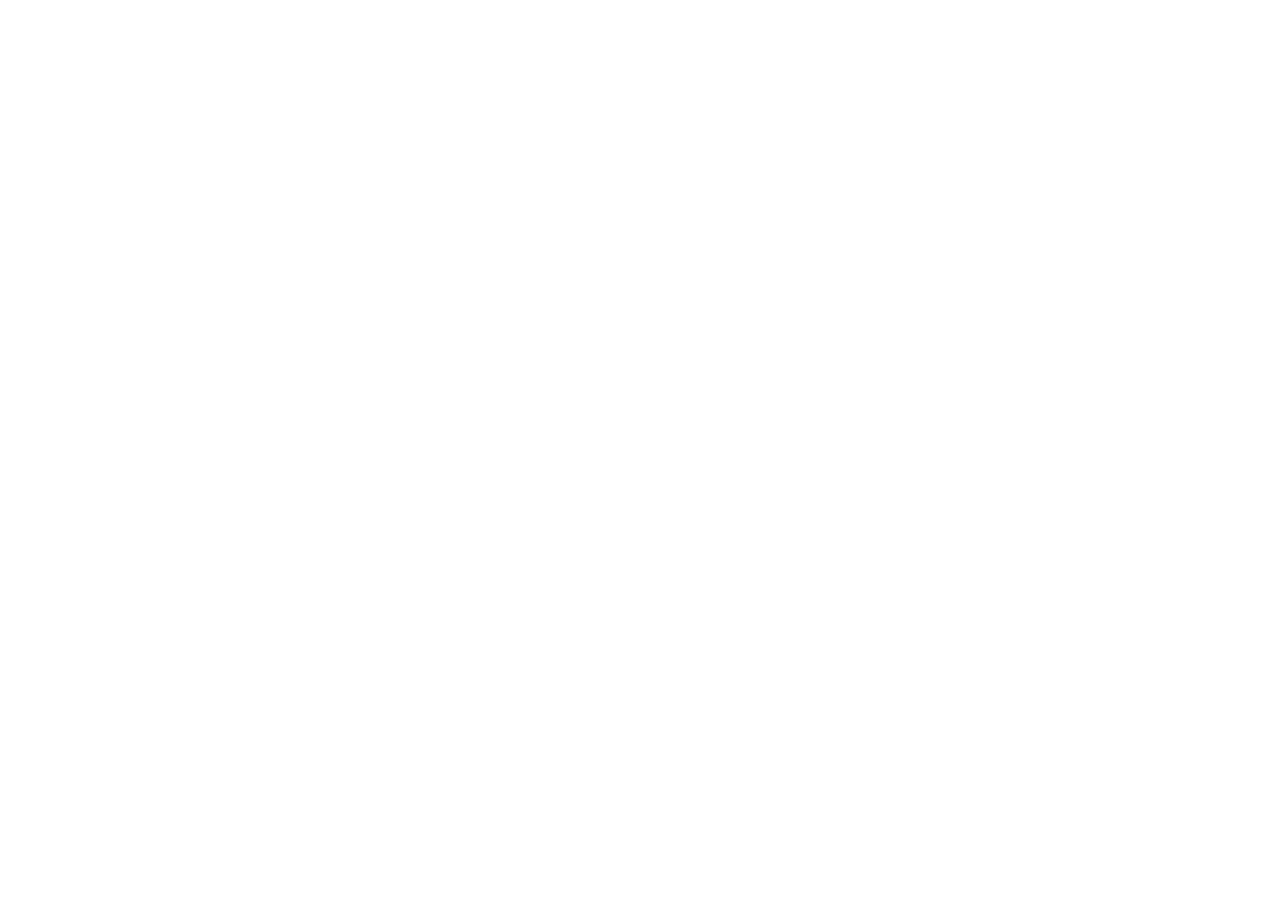
==== plants/index.html @ 6fc3838f "add new fales" ====
<!DOCTYPE html>
<html lang="ru">
  <head>
    <meta charset="utf-8">
    <title>Заголовок</title>
    <link rel="stylesheet" type="text/css" href="style.css">
    <link rel="preconnect" href="https://fonts.googleapis.com">
    <link rel="preconnect" href="https://fonts.gstatic.com" crossorigin>
    <link href="https://fonts.googleapis.com/css2?family=Varela+Round&display=swap" rel="stylesheet">
  </head>
  <body>
    <header>
        <section class="navigation">
            <div class="logo"></div>
            <div class="navbar"></div>
        </section>
        <section cllass="title"></section>
    </header>
    <main>
        <section class="information"></section>
        <section class="service"></section>
        <section class="prices"></section>
        <section class="contacts"></section>
    </main>
    <footer>
        <div class="autor"></div>
        <div class="school"></div>
        <div class="social_media"></div>
    </footer>
  </body>
</html>
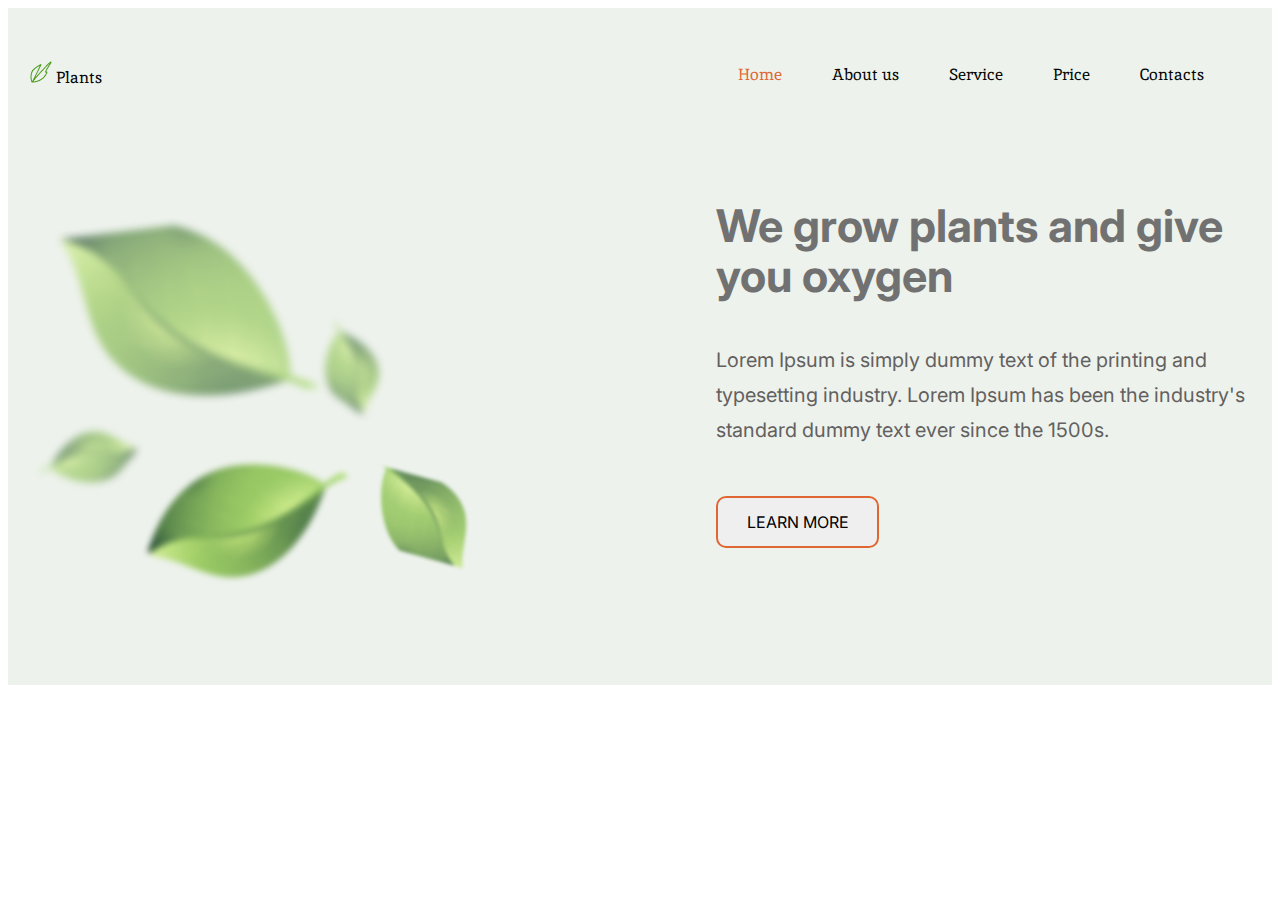
==== commit 8b892546: "add new sections" ====
--- a/plants/index.html
+++ b/plants/index.html
@@ -2,19 +2,47 @@
 <html lang="ru">
   <head>
     <meta charset="utf-8">
-    <title>Заголовок</title>
+    <title>Plants</title>
     <link rel="stylesheet" type="text/css" href="style.css">
     <link rel="preconnect" href="https://fonts.googleapis.com">
     <link rel="preconnect" href="https://fonts.gstatic.com" crossorigin>
     <link href="https://fonts.googleapis.com/css2?family=Varela+Round&display=swap" rel="stylesheet">
+    <link rel="preconnect" href="https://fonts.googleapis.com">
+    <link rel="preconnect" href="https://fonts.gstatic.com" crossorigin>
+    <link href="https://fonts.googleapis.com/css2?family=Inter:wght@400;700&family=Varela+Round&display=swap" rel="stylesheet">
+    <link rel="preconnect" href="https://fonts.googleapis.com">
+    <link rel="preconnect" href="https://fonts.gstatic.com" crossorigin>
+    <link href="https://fonts.googleapis.com/css2?family=Inika&family=Inter:wght@400;700&family=Varela+Round&display=swap" rel="stylesheet">
   </head>
   <body>
     <header>
-        <section class="navigation">
-            <div class="logo"></div>
-            <div class="navbar"></div>
+        <div class="container">
+          <section class="navigation">
+            <div class="logo">
+              <img src="img/logo.png" title="Plants logo" alt="" />
+              <span>Plants</span>
+            </div>
+            <div class="navbar">
+              <nav>
+                <ul>
+                  <li class="navbar-list"><a href="#" class="nav-main">Home</a></li>
+                  <li class="navbar-list"><a href="#" class="nav">About us</a></li>
+                  <li class="navbar-list"><a href="#" class="nav">Service</a></li>
+                  <li class="navbar-list"><a href="#" class="nav">Price</a></li>
+                  <li class="navbar-list"><a href="#" class="nav">Contacts</a></li>
+                </ul>
+              </nav>
+            </div>
         </section>
-        <section cllass="title"></section>
+        <section class="title">
+          <img src="img/title-img.png" title="" alt="" />
+          <div  class="title-info">
+            <span class="title-info-main">We grow plants and give you oxygen</span>
+            <span class="tile-info-list">Lorem Ipsum is simply dummy text of the printing and typesetting industry. 
+              Lorem Ipsum has been the industry's standard dummy text ever since the 1500s.</span>
+            <button>LEARN MORE</button>
+          </div>
+        </section></div>
     </header>
     <main>
         <section class="information"></section>
--- a/plants/style.css
+++ b/plants/style.css
@@ -0,0 +1,105 @@
+a {
+    text-decoration:none;
+}
+
+ul { 
+    list-style: none; 
+}
+
+ul li {
+    display: inline;
+} 
+
+button {
+    width: 163px;
+    cursor: pointer;
+    border: 2px solid #E06733;
+    border-radius: 10px;
+    font-family: 'Inter';
+    font-style: normal;
+    font-weight: 400;
+    font-size: 16px;
+    line-height: 20px;
+    padding: 14px 27px;
+}
+
+.container {
+    max-width: 1220px;
+    margin: 0 auto;
+}
+
+header {
+    background-color: #EDF2EC;
+}
+
+.navigation {    
+    font-family: 'Inika';
+    font-style: normal;
+    display: flex;
+    justify-content: space-between;  
+    align-items: center; 
+    padding-top: 40px;
+    padding-bottom: 40px;
+}
+
+.logo {
+    font-family: 'Inika';
+    font-style: normal;
+    font-weight: 400;
+    font-size: 16px;
+    line-height: 21px;       
+    color: #000000;
+}
+
+.nabvar {
+    display: flex;
+    justify-content: space-around;
+    margin-right: 46px; 
+}
+
+.navbar-list {    
+    margin-right: 46px;    
+    color: #000000;
+}
+
+.nav-main {
+    color: #E06733;
+}
+
+.nav {
+    color: #010201;
+}
+
+.title {
+    display: flex;
+    flex-direction: row;     
+    padding-top: 60px;
+    padding-bottom: 60px;
+}
+
+.title-info {
+    min-width: 549px;
+    display: flex;
+    flex-direction: column;
+    margin-left: 224px;
+}
+
+.title-info-main {
+    font-family: 'Inter';
+    font-style: normal;
+    font-weight: 700;
+    font-size: 45px;
+    line-height: 50px;
+    color: #717171;
+    margin-bottom: 42px;
+}
+
+.tile-info-list {
+    font-family: 'Inter';
+    font-style: normal;
+    font-weight: 400;
+    font-size: 20px;
+    line-height: 35px;
+    color: #636060;
+    margin-bottom: 48px;
+}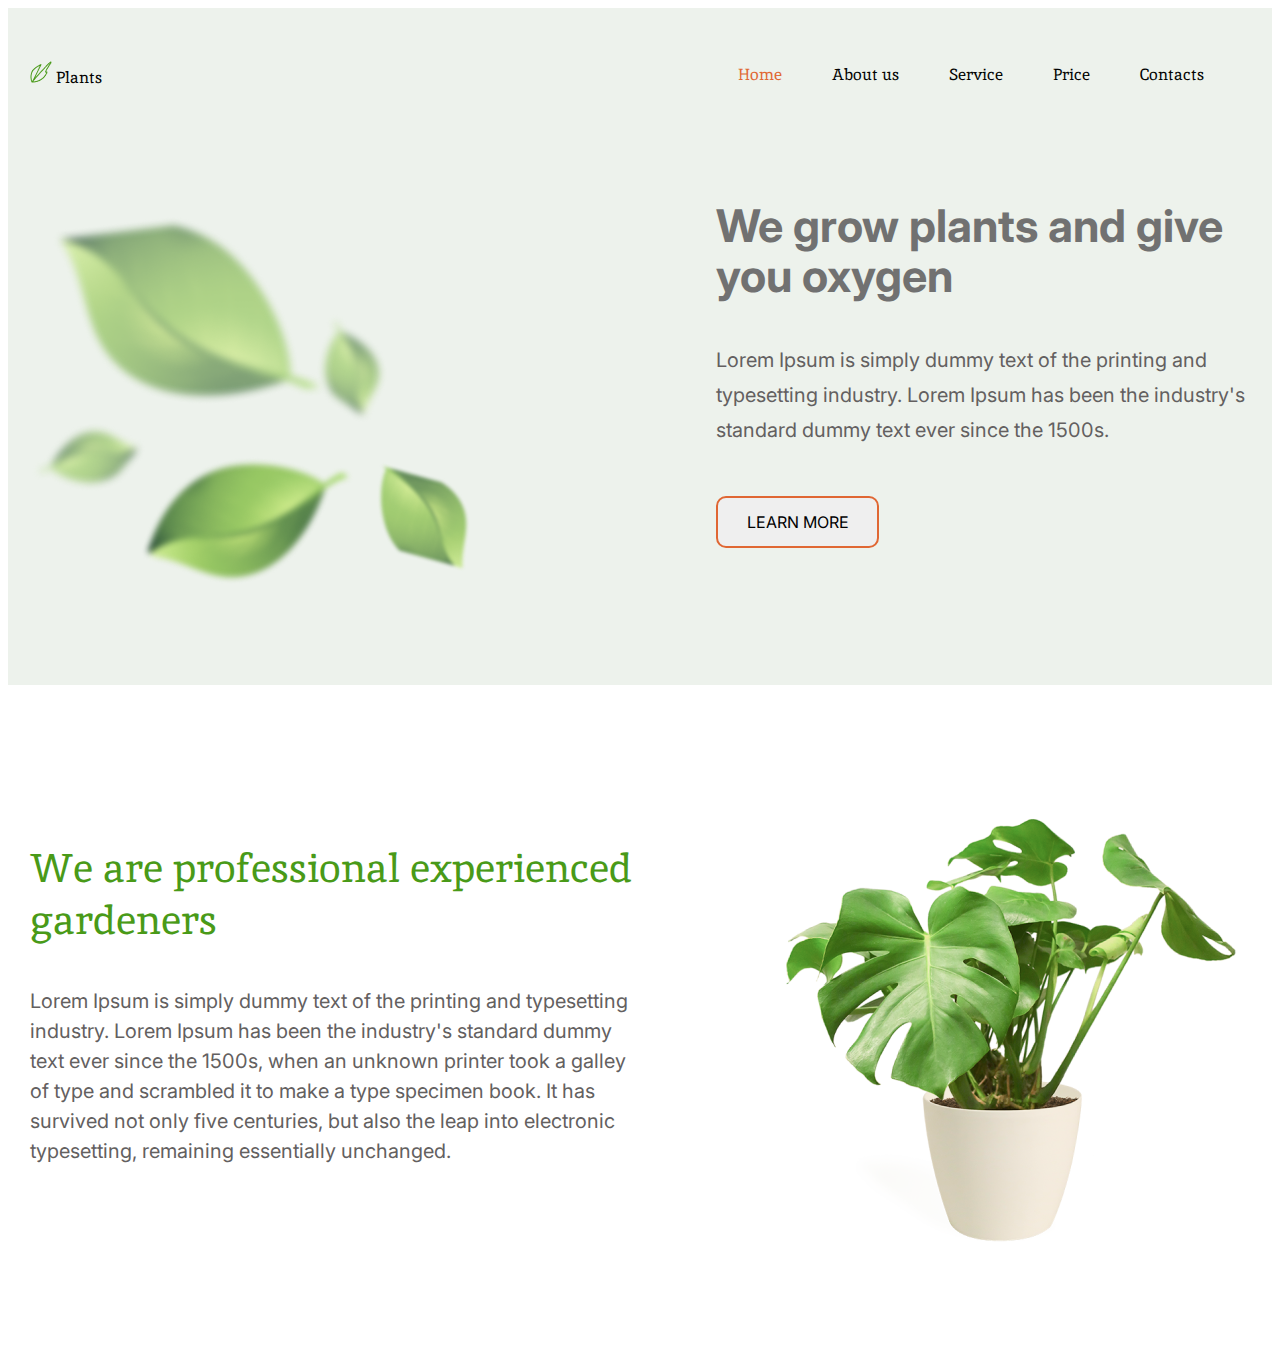
==== commit 48ea8a09: "add new sections" ====
--- a/plants/index.html
+++ b/plants/index.html
@@ -42,13 +42,25 @@
               Lorem Ipsum has been the industry's standard dummy text ever since the 1500s.</span>
             <button>LEARN MORE</button>
           </div>
-        </section></div>
+        </section>
+      </div>
     </header>
     <main>
-        <section class="information"></section>
+      <div class="container">
+        <section class="information">
+          <div class="information-info">
+            <span class="information-info-main">We are professional experienced gardeners</span>
+            <span class="information-info-list">Lorem Ipsum is simply dummy text of the printing and typesetting industry. 
+              Lorem Ipsum has been the industry's standard dummy text ever since the 1500s, when an unknown printer took a 
+              galley of type and scrambled it to make a type specimen book. It has survived not only five centuries, but also 
+              the leap into electronic typesetting, remaining essentially unchanged. </span>
+          </div>
+          <img src="img/information-img.png" title="" alt="" />
+        </section>
         <section class="service"></section>
         <section class="prices"></section>
         <section class="contacts"></section>
+      </div>        
     </main>
     <footer>
         <div class="autor"></div>
--- a/plants/style.css
+++ b/plants/style.css
@@ -21,6 +21,11 @@
     font-size: 16px;
     line-height: 20px;
     padding: 14px 27px;
+}
+
+button:hover {
+    background-color: #E06733;
+    color: #FFFFFF;
 }
 
 .container {
@@ -102,4 +107,39 @@
     line-height: 35px;
     color: #636060;
     margin-bottom: 48px;
+}
+
+.information {
+    display: flex;
+    flex-direction: row;
+    background-color: #FFFFFF;
+    padding-top: 93px;
+    padding-bottom: 94px;
+}
+
+.information-info {
+    min-width: 605px;
+    display: flex;
+    flex-direction: column;
+    margin-right: 146px;
+}
+
+.information-info-main {
+    font-family: 'Inika';
+    font-style: normal;
+    font-weight: 400;
+    font-size: 40px;
+    line-height: 52px;
+    color: #499A18;
+    margin-bottom: 40px;
+    margin-top: 64px;
+}
+
+.information-info-list {
+    font-family: 'Inter';
+    font-style: normal;
+    font-weight: 400;
+    font-size: 20px;
+    line-height: 30px;
+    color: #636060;
 }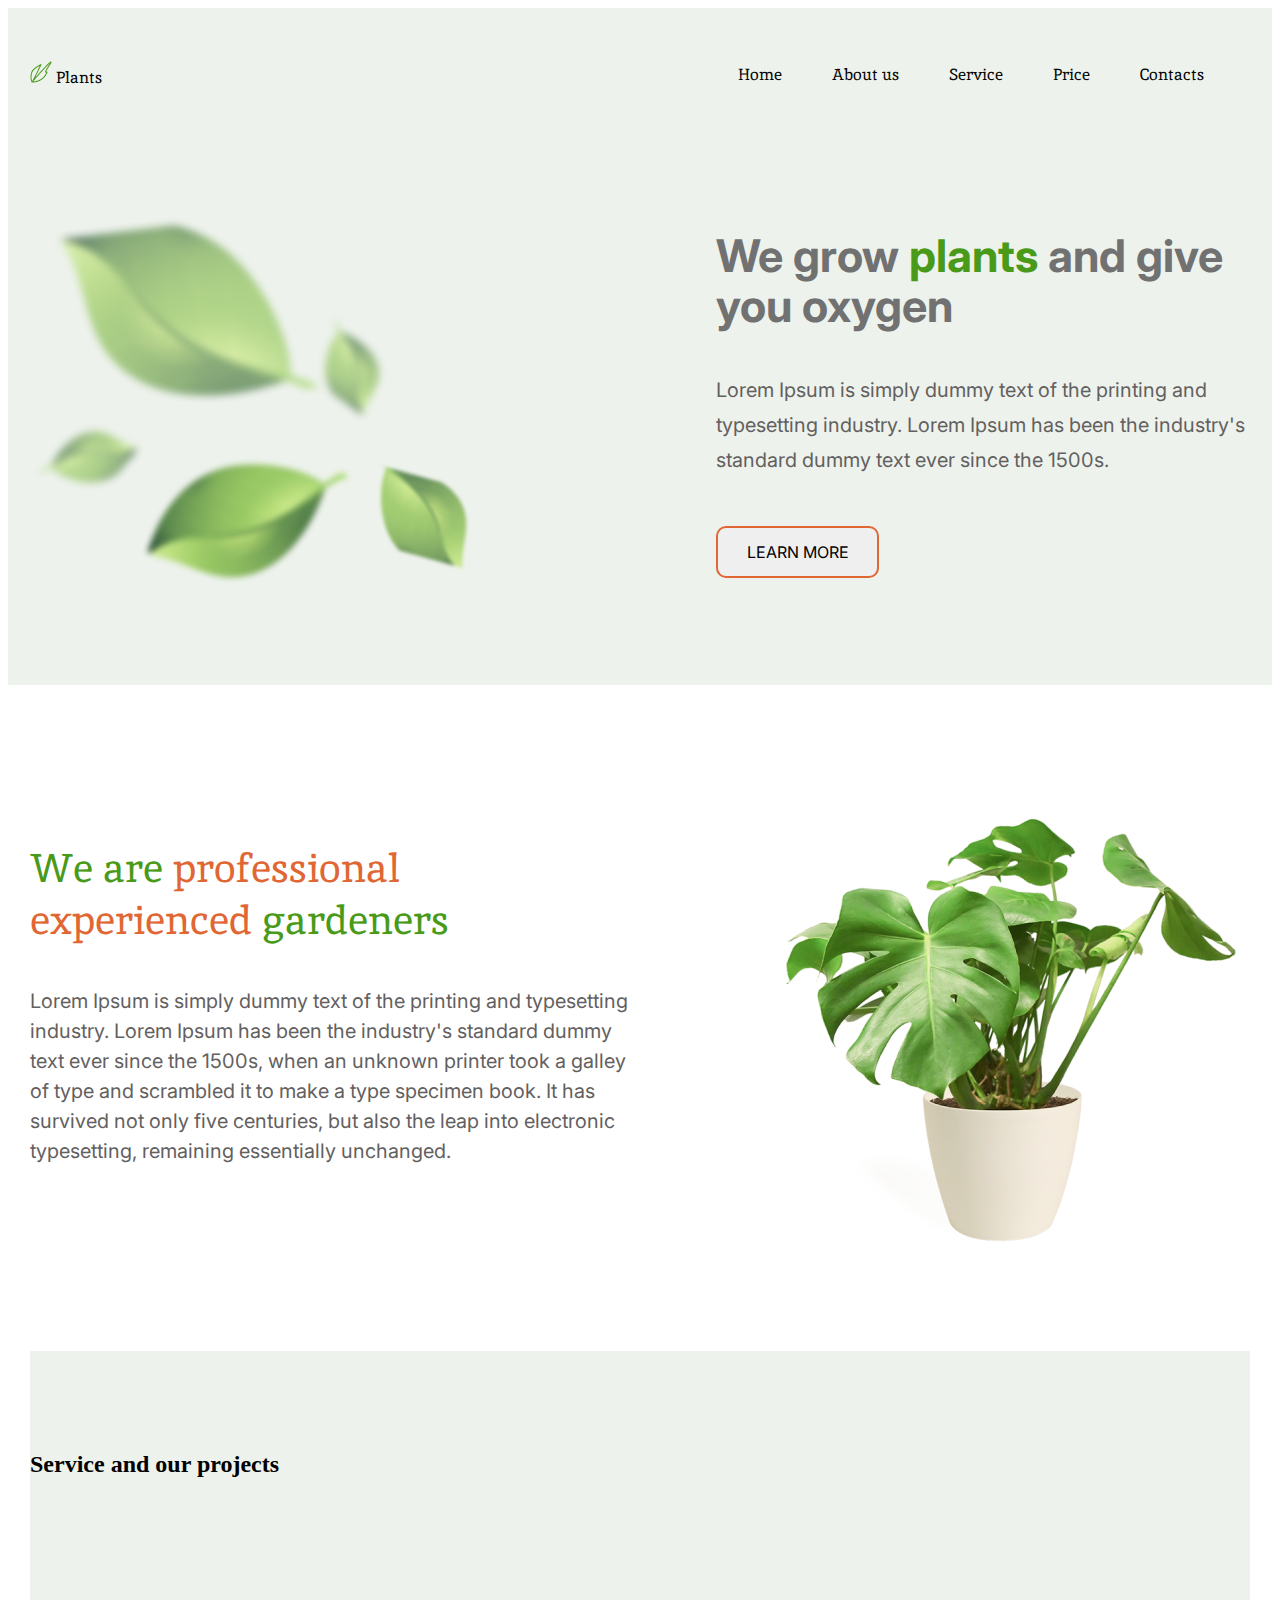
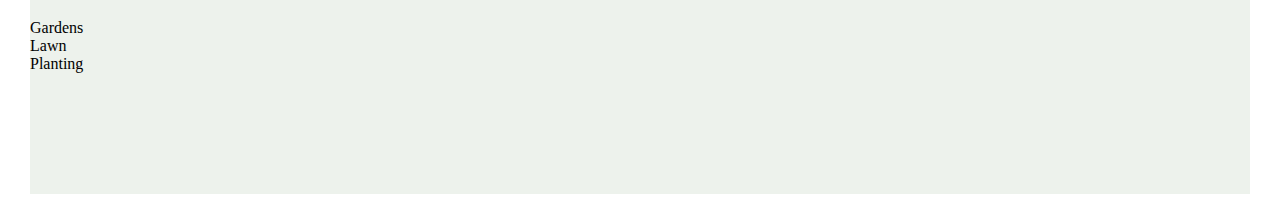
==== commit f8db4f2c: "add new sections" ====
--- a/plants/index.html
+++ b/plants/index.html
@@ -25,7 +25,7 @@
             <div class="navbar">
               <nav>
                 <ul>
-                  <li class="navbar-list"><a href="#" class="nav-main">Home</a></li>
+                  <li class="navbar-list"><a href="#" class="nav">Home</a></li>
                   <li class="navbar-list"><a href="#" class="nav">About us</a></li>
                   <li class="navbar-list"><a href="#" class="nav">Service</a></li>
                   <li class="navbar-list"><a href="#" class="nav">Price</a></li>
@@ -34,10 +34,10 @@
               </nav>
             </div>
         </section>
-        <section class="title">
+        <section class="welcome">
           <img src="img/title-img.png" title="" alt="" />
           <div  class="title-info">
-            <span class="title-info-main">We grow plants and give you oxygen</span>
+            <h1 class="title-info-main">We grow <span style="color: #499A18;">plants</span> and give you oxygen</h1>
             <span class="tile-info-list">Lorem Ipsum is simply dummy text of the printing and typesetting industry. 
               Lorem Ipsum has been the industry's standard dummy text ever since the 1500s.</span>
             <button>LEARN MORE</button>
@@ -47,9 +47,9 @@
     </header>
     <main>
       <div class="container">
-        <section class="information">
+        <section class="about">
           <div class="information-info">
-            <span class="information-info-main">We are professional experienced gardeners</span>
+            <h2 class="information-info-main">We are <span style="color: #E06733;">professional experienced </span>gardeners</h2>
             <span class="information-info-list">Lorem Ipsum is simply dummy text of the printing and typesetting industry. 
               Lorem Ipsum has been the industry's standard dummy text ever since the 1500s, when an unknown printer took a 
               galley of type and scrambled it to make a type specimen book. It has survived not only five centuries, but also 
@@ -57,7 +57,14 @@
           </div>
           <img src="img/information-img.png" title="" alt="" />
         </section>
-        <section class="service"></section>
+        <section class="service">
+          <h2 class="service">Service and our projects</h2>
+          <div>
+            <div>Gardens</div>
+            <div>Lawn</div>
+            <div>Planting</div>
+          </div>
+        </section>
         <section class="prices"></section>
         <section class="contacts"></section>
       </div>        
--- a/plants/style.css
+++ b/plants/style.css
@@ -67,15 +67,15 @@
     color: #000000;
 }
 
-.nav-main {
-    color: #E06733;
-}
-
 .nav {
     color: #010201;
 }
 
-.title {
+.nav:hover {
+    color: #E06733;
+}
+
+.welcome {
     display: flex;
     flex-direction: row;     
     padding-top: 60px;
@@ -109,7 +109,7 @@
     margin-bottom: 48px;
 }
 
-.information {
+.about {
     display: flex;
     flex-direction: row;
     background-color: #FFFFFF;
@@ -131,6 +131,7 @@
     font-size: 40px;
     line-height: 52px;
     color: #499A18;
+    max-width: 463px;
     margin-bottom: 40px;
     margin-top: 64px;
 }
@@ -142,4 +143,23 @@
     font-size: 20px;
     line-height: 30px;
     color: #636060;
+}
+
+.service {
+    display: flex;
+    flex-direction: column;
+    background-color: #EDF2EC;
+    padding-top: 40px;
+    padding-bottom: 121px;
+}
+
+.service-info-main {
+    font-family: 'Inika';
+    font-style: normal;
+    font-weight: 400;
+    font-size: 40px;
+    line-height: 52px;
+    color: #499A18;
+    max-width: 306px;
+    margin-right: 142px;
 }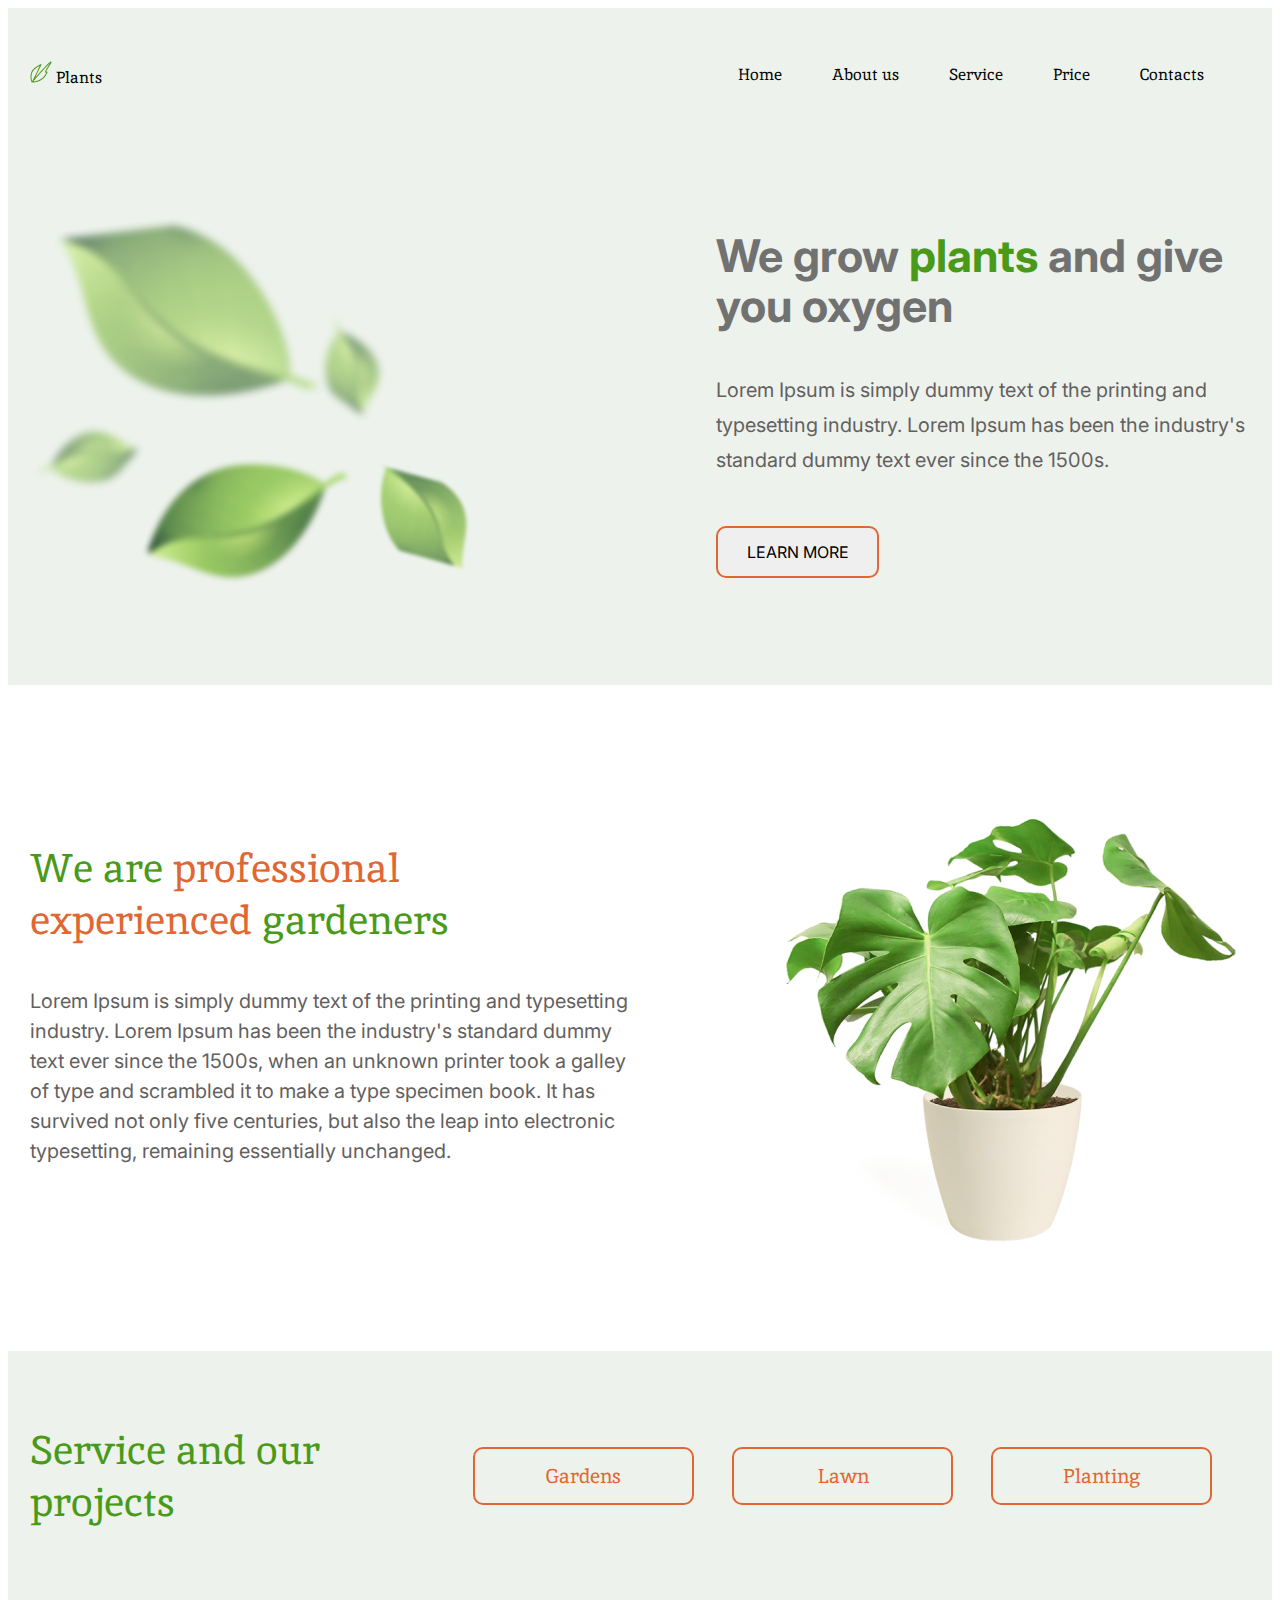
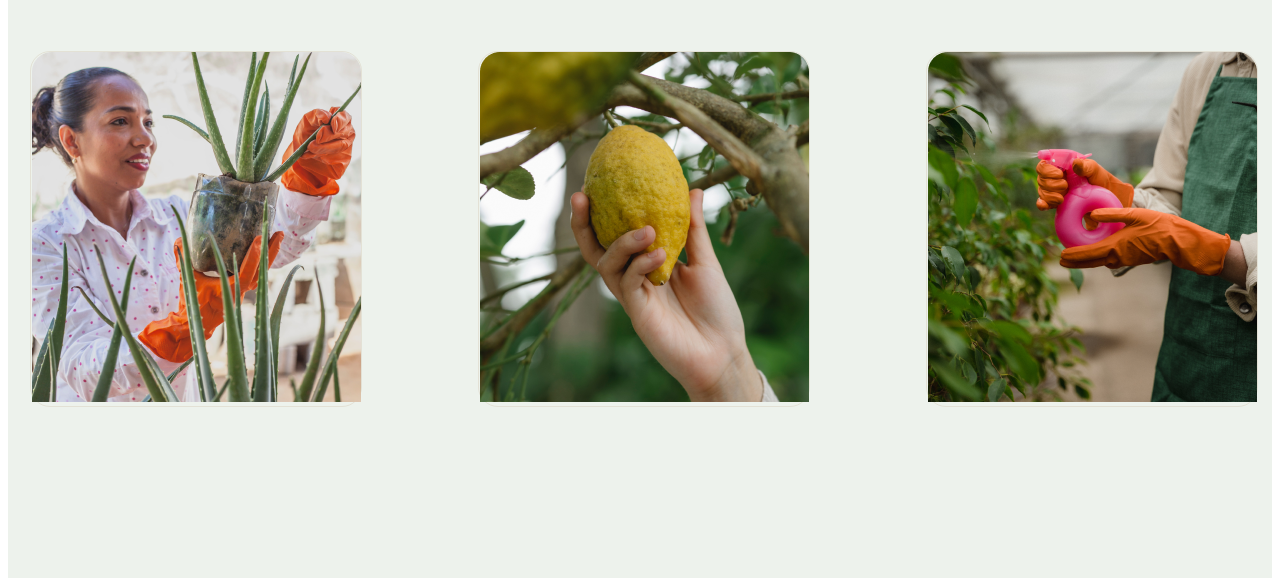
==== commit 5243b07c: "add news sections" ====
--- a/plants/index.html
+++ b/plants/index.html
@@ -57,17 +57,56 @@
           </div>
           <img src="img/information-img.png" title="" alt="" />
         </section>
-        <section class="service">
-          <h2 class="service">Service and our projects</h2>
-          <div>
-            <div>Gardens</div>
-            <div>Lawn</div>
-            <div>Planting</div>
+      </div>
+      <section class="service">
+        <div class="container">
+          <div class="service-block">
+            <h2 class="service-info-main">Service and our projects</h2>
+            <div class="service-info-btn">
+              <div class="service-btn-item">Gardens</div>
+              <div class="service-btn-item">Lawn</div>
+              <div class="service-btn-item">Planting</div>
+            </div>
           </div>
-        </section>
+          <div class="projects">
+            <div class="projects-block">
+              <img src="img/garden.png" title="" alt="" class="projects-block-img">
+              <span class="projects-block-title"></span>
+              <span class="projects-block-list"></span>
+            </div>
+            <div class="projects-block">
+              <img src="img/planting.png" title="" alt="" class="projects-block-img">
+              <span class="projects-block-title"></span>
+              <span class="projects-block-list"></span>
+            </div>
+            <div class="projects-block">
+              <img src="img/lawn.png" title="" alt="" class="projects-block-img">
+              <span class="projects-block-title"></span>
+              <span class="projects-block-list"></span>
+            </div>
+            <div class="projects-block">
+              <img src="img/planting-2.png" title="" alt="" class="projects-block-img">
+              <span class="projects-block-title"></span>
+              <span class="projects-block-list"></span>
+            </div>
+            <div class="projects-block">
+              <img src="img/garden-2.png" title="" alt="" class="projects-block-img">
+              <span class="projects-block-title"></span>
+              <span class="projects-block-list"></span>
+            </div>
+            <div class="projects-block">
+              <img src="img/planting-3.png" title="" alt="" class="projects-block-img">
+              <span class="projects-block-title"></span>
+              <span class="projects-block-list"></span>
+            </div>
+          </div>          
+        </div>
+      </section>
+      
+
         <section class="prices"></section>
         <section class="contacts"></section>
-      </div>        
+            
     </main>
     <footer>
         <div class="autor"></div>
--- a/plants/style.css
+++ b/plants/style.css
@@ -146,11 +146,16 @@
 }
 
 .service {
-    display: flex;
-    flex-direction: column;
     background-color: #EDF2EC;
     padding-top: 40px;
     padding-bottom: 121px;
+}
+
+.service-block {
+    display: flex;
+    flex-direction: row;
+    align-items: center;
+    margin-bottom: 90px;
 }
 
 .service-info-main {
@@ -162,4 +167,42 @@
     color: #499A18;
     max-width: 306px;
     margin-right: 142px;
+}
+
+.service-info-btn {
+    display: flex;
+    flex-direction: row;
+    font-family: 'Inika';
+    font-style: normal;
+    font-weight: 400;
+    font-size: 20px;
+    line-height: 26px;
+    color: #E06733;
+}
+
+.service-btn-item {
+    width: 163px;
+    cursor: pointer;
+    border: 2px solid #E06733;
+    border-radius: 10px;
+    text-align: center;    
+    padding: 14px 27px;
+    margin-right: 38px;
+}
+
+.service-btn-item:hover {
+    background-color: #E06733;
+    color: #FFFFFF;
+}
+
+.projects {
+    display: grid;
+    gap: 116px;
+    grid-template-columns: repeat(6, 1fr);
+}
+
+.projects-block {
+    border: 1px solid #E3E1D5;
+    border-radius: 20px;
+    margin-bottom: 50px;
 }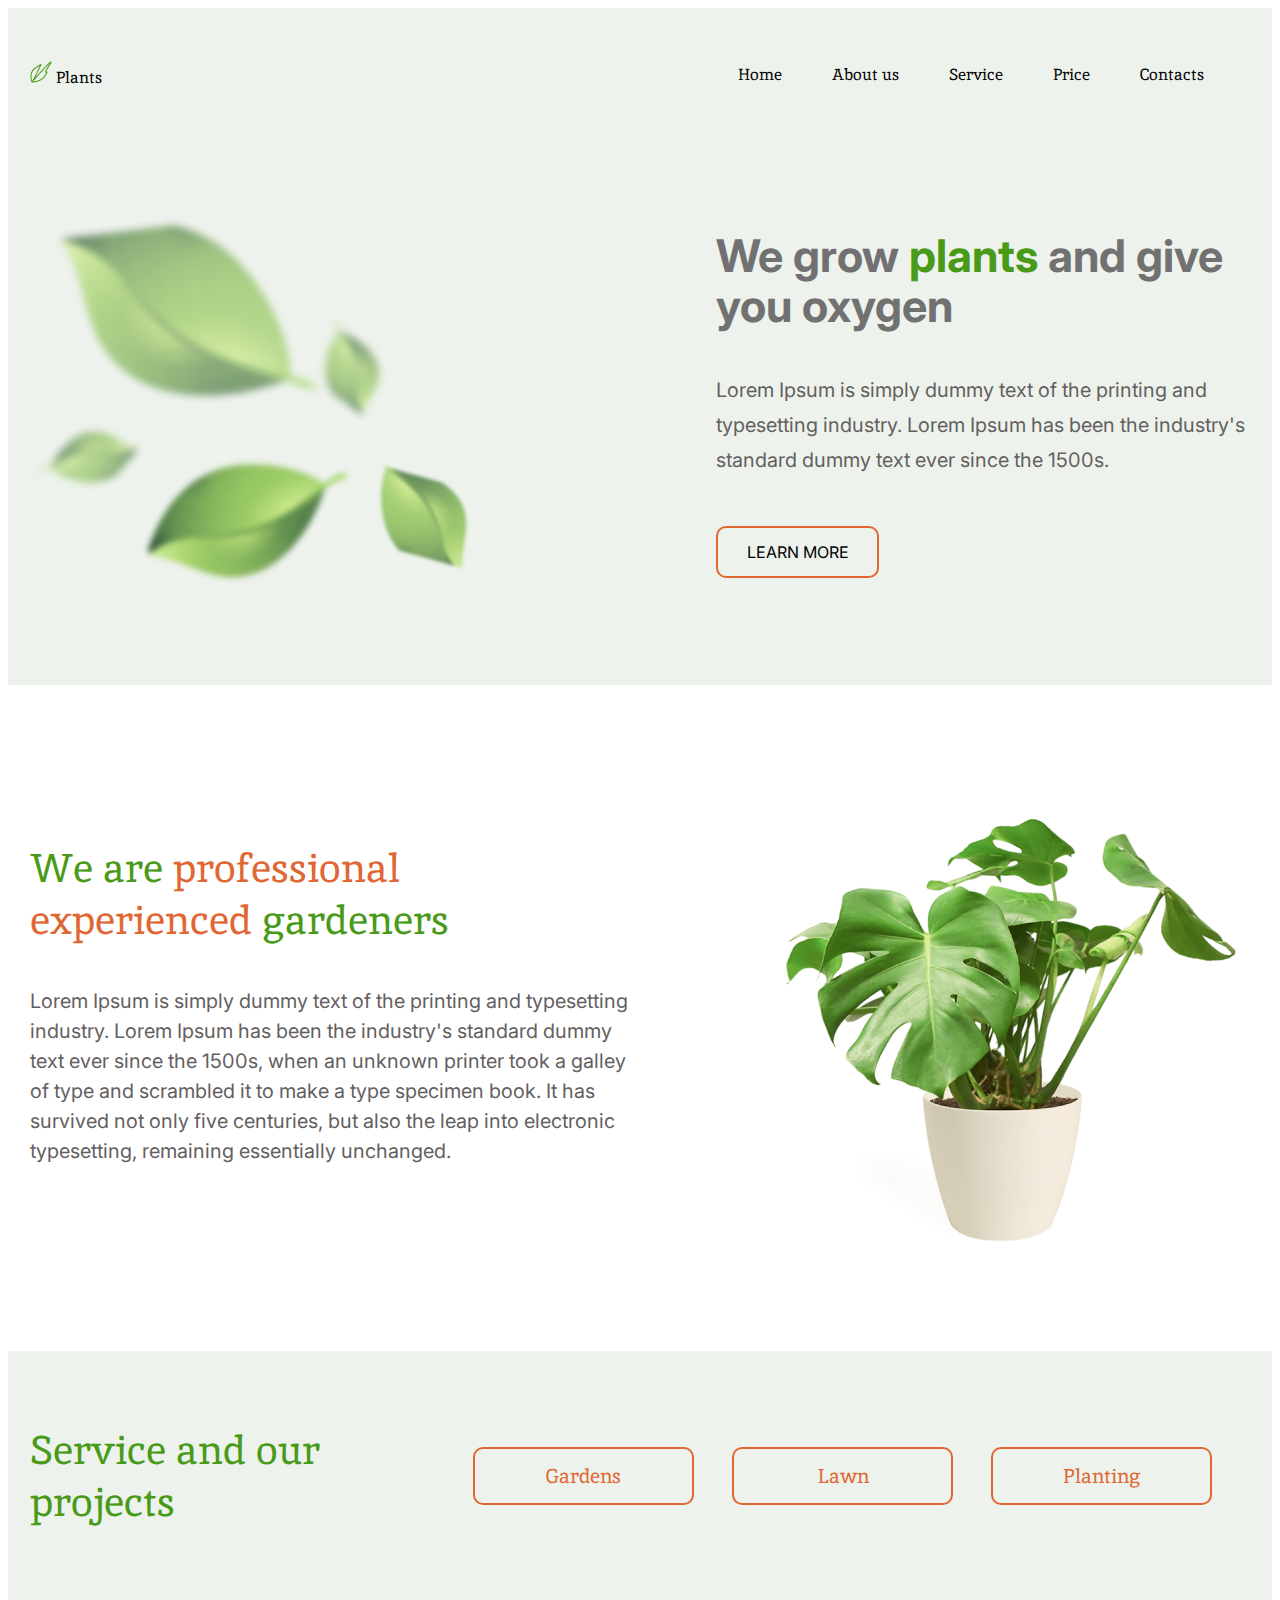
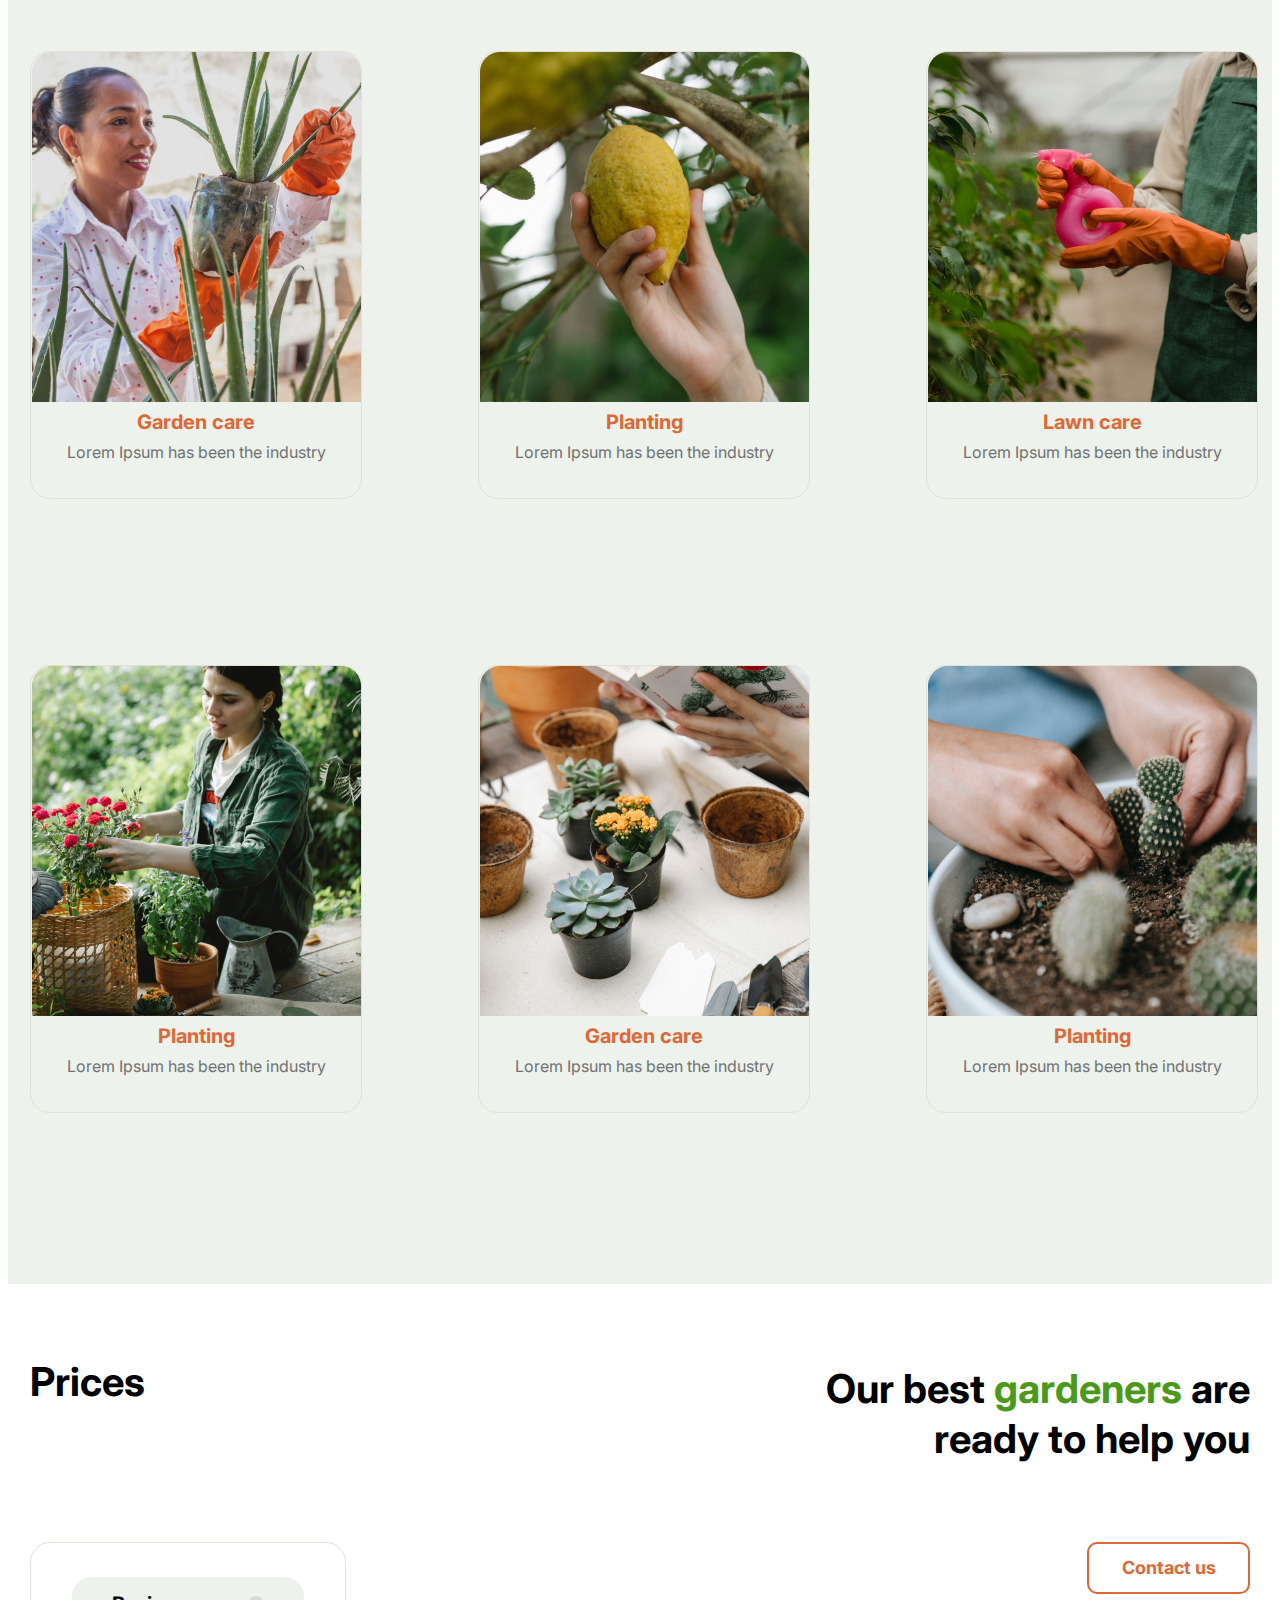
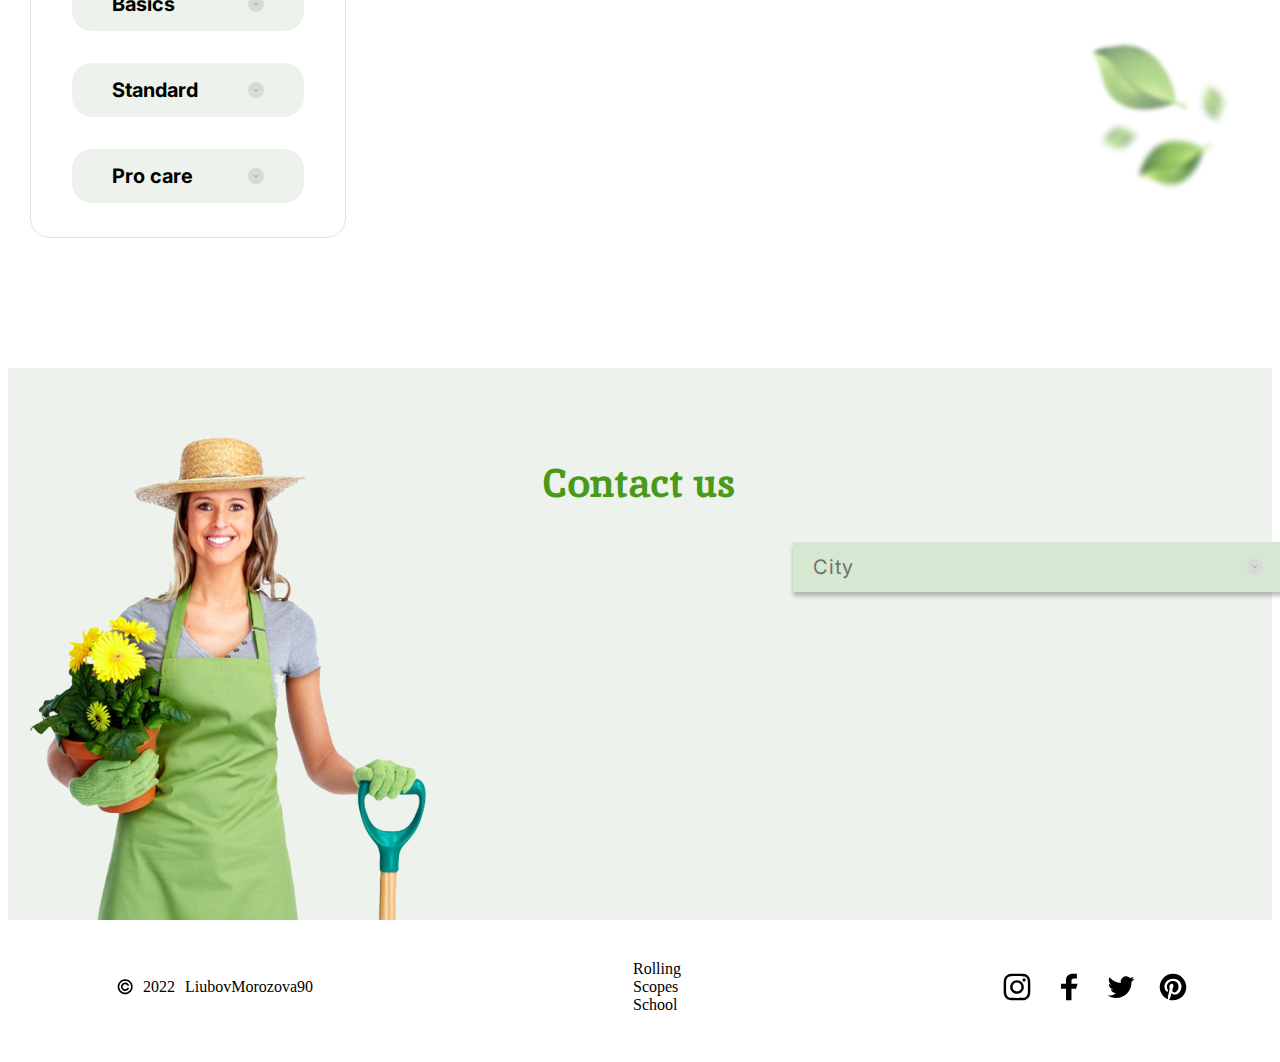
==== commit d94bdbf4: "add new elems" ====
--- a/plants/index.html
+++ b/plants/index.html
@@ -71,47 +71,101 @@
           <div class="projects">
             <div class="projects-block">
               <img src="img/garden.png" title="" alt="" class="projects-block-img">
-              <span class="projects-block-title"></span>
-              <span class="projects-block-list"></span>
+              <span class="projects-block-title">Garden care</span>
+              <span class="projects-block-list">Lorem Ipsum has been the industry</span>
             </div>
             <div class="projects-block">
               <img src="img/planting.png" title="" alt="" class="projects-block-img">
-              <span class="projects-block-title"></span>
-              <span class="projects-block-list"></span>
+              <span class="projects-block-title">Planting</span>
+              <span class="projects-block-list">Lorem Ipsum has been the industry</span>
             </div>
             <div class="projects-block">
               <img src="img/lawn.png" title="" alt="" class="projects-block-img">
-              <span class="projects-block-title"></span>
-              <span class="projects-block-list"></span>
+              <span class="projects-block-title">Lawn care</span>
+              <span class="projects-block-list">Lorem Ipsum has been the industry</span>
             </div>
             <div class="projects-block">
               <img src="img/planting-2.png" title="" alt="" class="projects-block-img">
-              <span class="projects-block-title"></span>
-              <span class="projects-block-list"></span>
+              <span class="projects-block-title">Planting</span>
+              <span class="projects-block-list">Lorem Ipsum has been the industry</span>
             </div>
             <div class="projects-block">
               <img src="img/garden-2.png" title="" alt="" class="projects-block-img">
-              <span class="projects-block-title"></span>
-              <span class="projects-block-list"></span>
+              <span class="projects-block-title">Garden care</span>
+              <span class="projects-block-list">Lorem Ipsum has been the industry</span>
             </div>
             <div class="projects-block">
-              <img src="img/planting-3.png" title="" alt="" class="projects-block-img">
-              <span class="projects-block-title"></span>
-              <span class="projects-block-list"></span>
+              <img src="img/planting-3.png" title="" alt="" class="projects-block-img" />
+              <span class="projects-block-title">Planting</span>
+              <span class="projects-block-list">Lorem Ipsum has been the industry</span>
             </div>
           </div>          
         </div>
+      </section>  
+      <section class="prices">
+        <div class="container">
+          <div class="prices-block">
+            <div class="prices-block-title">
+              <h2 class="prices-info-main">Prices</h2>
+              <p class="prices-info-list">Our best <span style="color: #499A18;;">gardeners</span> are ready to help you</p>
+            </div>
+            <div class="prices-block-info">
+              <div class="prices-block-projects">
+                <div class="prices-block-projects-info">
+                  <span class="prices-block-projects-info-main">Basics</span>
+                  <img class="prices-block-projects-info-img" src="img/prices-block-img.svg" title="" alt=""/>
+                </div>
+                <div class="prices-block-projects-info">
+                  <span class="prices-block-projects-info-main">Standard</span>
+                  <img class="prices-block-projects-info-img" src="img/prices-block-img.svg" title="" alt=""/>
+                </div>
+                <div class="prices-block-projects-info">
+                  <span class="prices-block-projects-info-main">Pro care</span>
+                  <img class="prices-block-projects-info-img" src="img/prices-block-img.svg" title="" alt=""/>
+                </div>
+              </div>
+              <div class="prices-block-btn-items">
+                <button class="prices-btn">Contact us</button>
+                <img src="img/btn-items.png" title="" alt="" width="152px" height="174.99px" />
+              </div>              
+            </div>
+          </div>
+        </div>
       </section>
-      
-
-        <section class="prices"></section>
-        <section class="contacts"></section>
-            
+        <section class="contacts">
+          <div class="container">
+            <div class="contacts-block">
+              <img src="img/contact_img.png" title="" alt=""/>
+              <div class="contacts-info-block">
+                <h2 class="contacts-info-block-title">Contact us</h2>
+                <div class="contacts-info-drop">
+                  <span class="contacts-info-drop-title">City</span>
+                  <img src="img/prices-block-img.svg" title="" alt=""/>
+                </div>
+              </div>
+            </div>            
+          </div>          
+        </section>            
     </main>
     <footer>
-        <div class="autor"></div>
-        <div class="school"></div>
-        <div class="social_media"></div>
+      <div class="container">
+        <div class="footer-block">
+          <div class="autor">
+            <img src="img/autor-img.svg"/>
+            <span>2022</span>
+            <span><a href="https://github.com/LiubovMorozova90" style="color: black;">LiubovMorozova90</a></span>
+          </div>
+          <div class="school">
+            <span><a href="https://rs.school/" style="color: black;">Rolling Scopes School</a></span>
+          </div>
+          <div class="social_media">
+            <img class="social_media-items" src="img/social-inst.svg" title="" alt=""/>
+            <img class="social_media-items" src="img/social-fb.svg" title="" alt=""/>
+            <img class="social_media-items" src="img/social-tw.svg" title="" alt=""/>
+            <img class="social_media-items" src="img/social-pinterest.svg" title="" alt=""/>
+          </div>
+        </div>        
+      </div>        
     </footer>
   </body>
 </html>
--- a/plants/style.css
+++ b/plants/style.css
@@ -21,6 +21,7 @@
     font-size: 16px;
     line-height: 20px;
     padding: 14px 27px;
+    background-color: inherit;
 }
 
 button:hover {
@@ -35,6 +36,10 @@
 
 header {
     background-color: #EDF2EC;
+}
+
+footer {
+    padding: 40px 109px;
 }
 
 .navigation {    
@@ -198,11 +203,189 @@
 .projects {
     display: grid;
     gap: 116px;
-    grid-template-columns: repeat(6, 1fr);
+    grid-template-columns: repeat(3, 1fr);
+    grid-template-rows: repeat(2, 1fr);
 }
 
 .projects-block {
+    display: flex;
+    flex-direction: column;
+    align-items: center;
     border: 1px solid #E3E1D5;
     border-radius: 20px;
+    padding-bottom: 36px;
     margin-bottom: 50px;
+}
+
+.projects-block-title {
+    font-family: 'Inter';
+    font-style: normal;
+    font-weight: 700;
+    font-size: 20px;
+    line-height: 20px;
+    color: #E06733;
+    margin-bottom: 10px;
+    margin-top: 10px;
+}
+
+.projects-block-list {
+    font-family: 'Inter';
+    font-style: normal;
+    font-weight: 400;
+    font-size: 16px;
+    line-height: 20px;
+    color: #717171;
+}
+
+.prices {
+    padding-top: 40px;
+    padding-bottom: 130px;
+}
+
+.prices-block {
+    display: flex;
+    flex-direction: column;
+}
+
+.prices-block-title {
+    display: flex;
+    justify-content: space-between;
+    align-items: flex-start;
+    margin-bottom: 38px;
+}
+
+.prices-info-main {
+    font-family: 'Inter';
+    font-style: normal;
+    font-weight: 700;
+    font-size: 40px;
+    line-height: 48px;
+    color: #000000;
+}
+
+.prices-info-list {
+    font-family: 'Inter';
+    font-style: normal;
+    font-weight: 700;
+    font-size: 40px;
+    line-height: 50px;
+    text-align: right;
+    max-width: 452px;
+    color: #000000;
+}
+
+.prices-btn {
+    font-weight: 700;
+    font-size: 18px;
+    color: #E06733;
+    margin-bottom: 39px;
+}
+
+.prices-block-info {
+    display: flex;
+    justify-content: space-between;
+}
+
+.prices-block-projects {
+    display: flex;
+    flex-direction: column;
+    gap: 32px;
+    border: 1px solid #E3E1D5;
+    border-radius: 20px;
+    padding: 34px 41px;
+}
+
+.prices-block-projects-info {
+    display: flex;
+    justify-content: space-between;
+    align-items: center;
+    gap: 50px;    
+    background-color: #EDF2EC;
+    border-radius: 20px;
+    padding: 17px 40px;
+}
+
+.prices-block-projects-info-main {
+    font-family: 'Inter';
+    font-style: normal;
+    font-weight: 700;
+    font-size: 20px;
+    line-height: 20px;
+    color: #000000;
+}
+
+.prices-block-projects-info-img {
+    display: block;
+    cursor: pointer;
+}
+
+.prices-block-btn-items {
+    display: flex;
+    flex-direction: column;
+}
+
+.contacts {
+    background-color: #EDF2EC;
+    padding-top: 55px;
+}
+
+.contacts-block {
+    display: flex;
+    flex-direction: row;
+    gap: 113px;
+}
+
+.contacts-info-block-title {
+    font-family: 'Inika';
+    font-style: normal;
+    font-weight: 700;
+    font-size: 40px;
+    line-height: 52px;
+    color: #499A18;
+    align-items: flex-start;
+}
+
+.contacts-info-drop {
+    display: flex;
+    justify-content: space-between;
+    cursor: pointer;
+    background: #D6E7D2;
+    box-shadow: 0px 4px 4px rgba(0, 0, 0, 0.25);
+    width: 450px;
+    padding: 5px 20px;
+    margin-left: 250px;
+}
+
+.contacts-info-drop-title {
+    font-family: 'Inter';
+    font-style: normal;
+    font-weight: 400;
+    font-size: 20px;
+    line-height: 40px;
+    letter-spacing: 0.05em;
+    color: #717171;
+}
+
+.footer-block {
+    display: flex;
+    justify-content: space-between;
+    gap: 320px;
+    align-items: center;
+}
+
+.autor {
+    display: flex;
+    flex-direction: row;
+    gap: 10px;
+    align-items: center;
+}
+
+.social_media {
+    display: flex;
+    flex-direction: row;
+    gap: 20px;
+}
+
+.social_media-items {
+    cursor: pointer;
 }